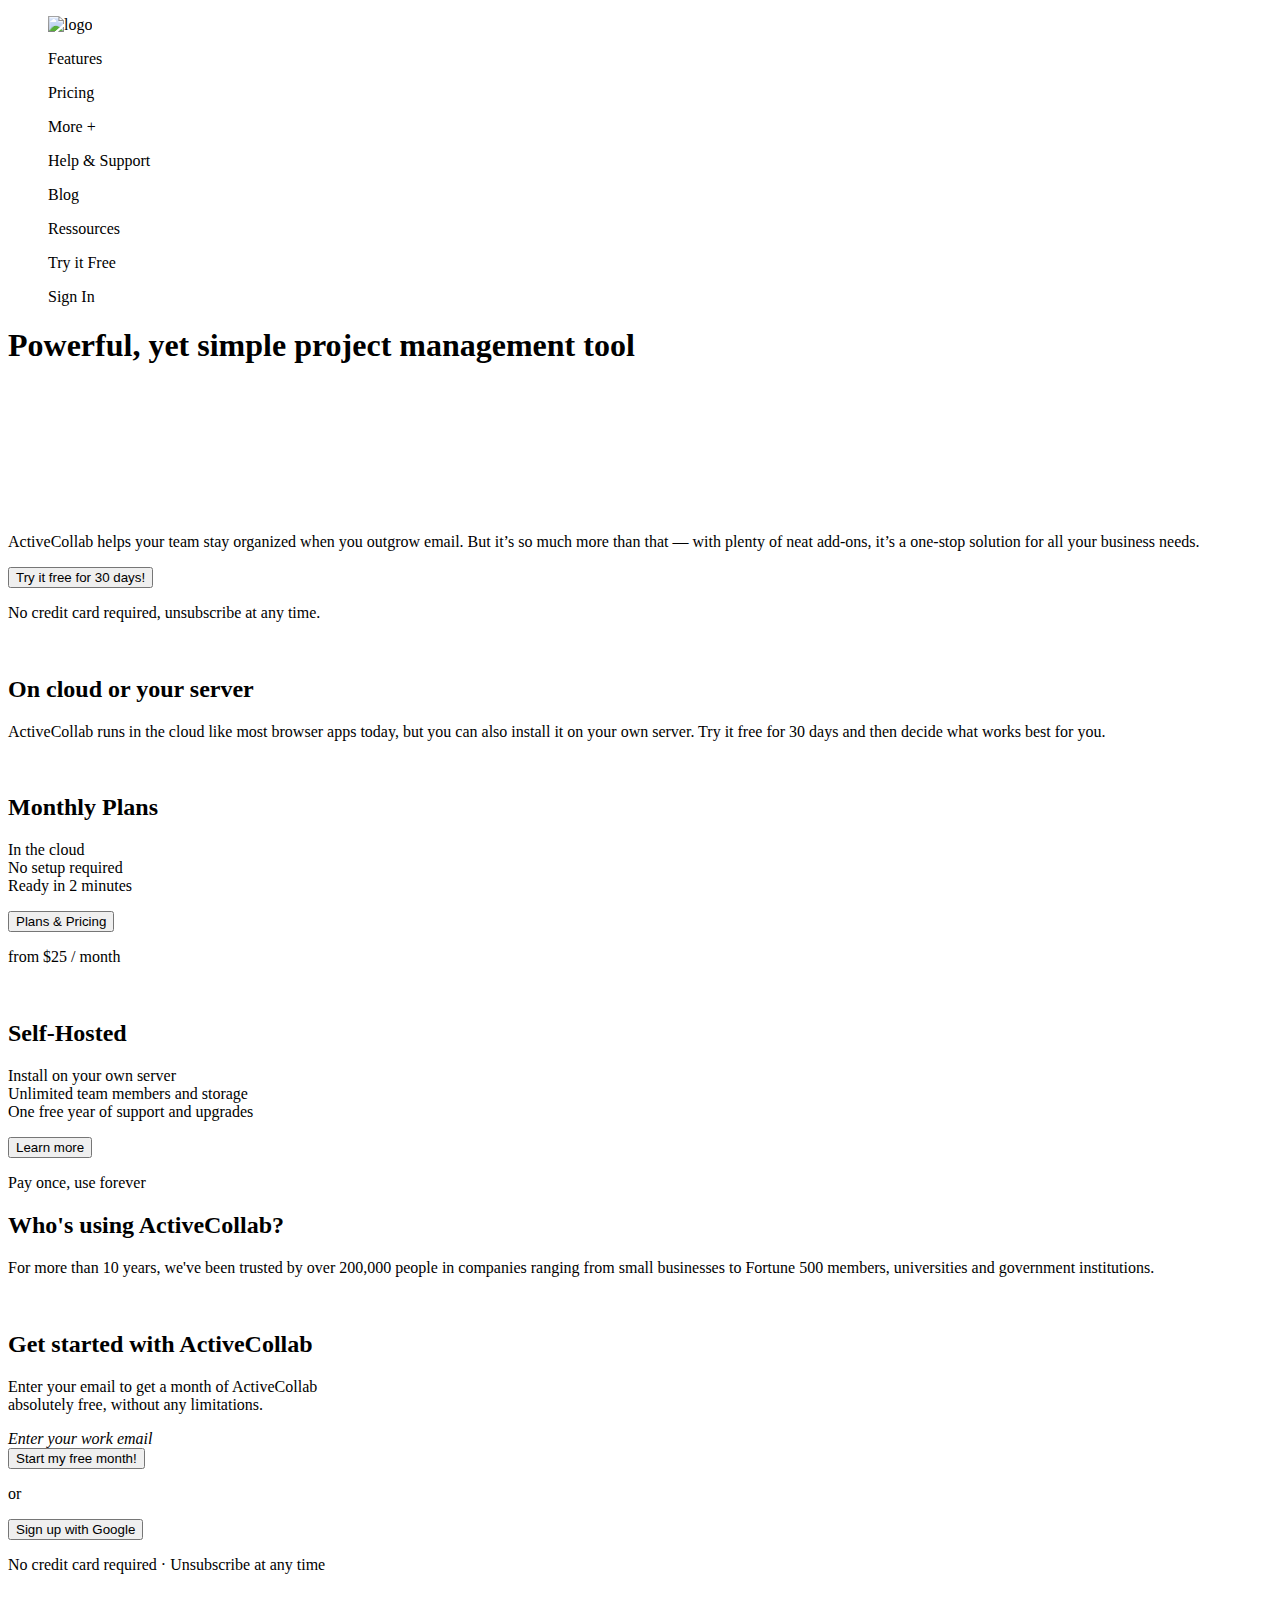
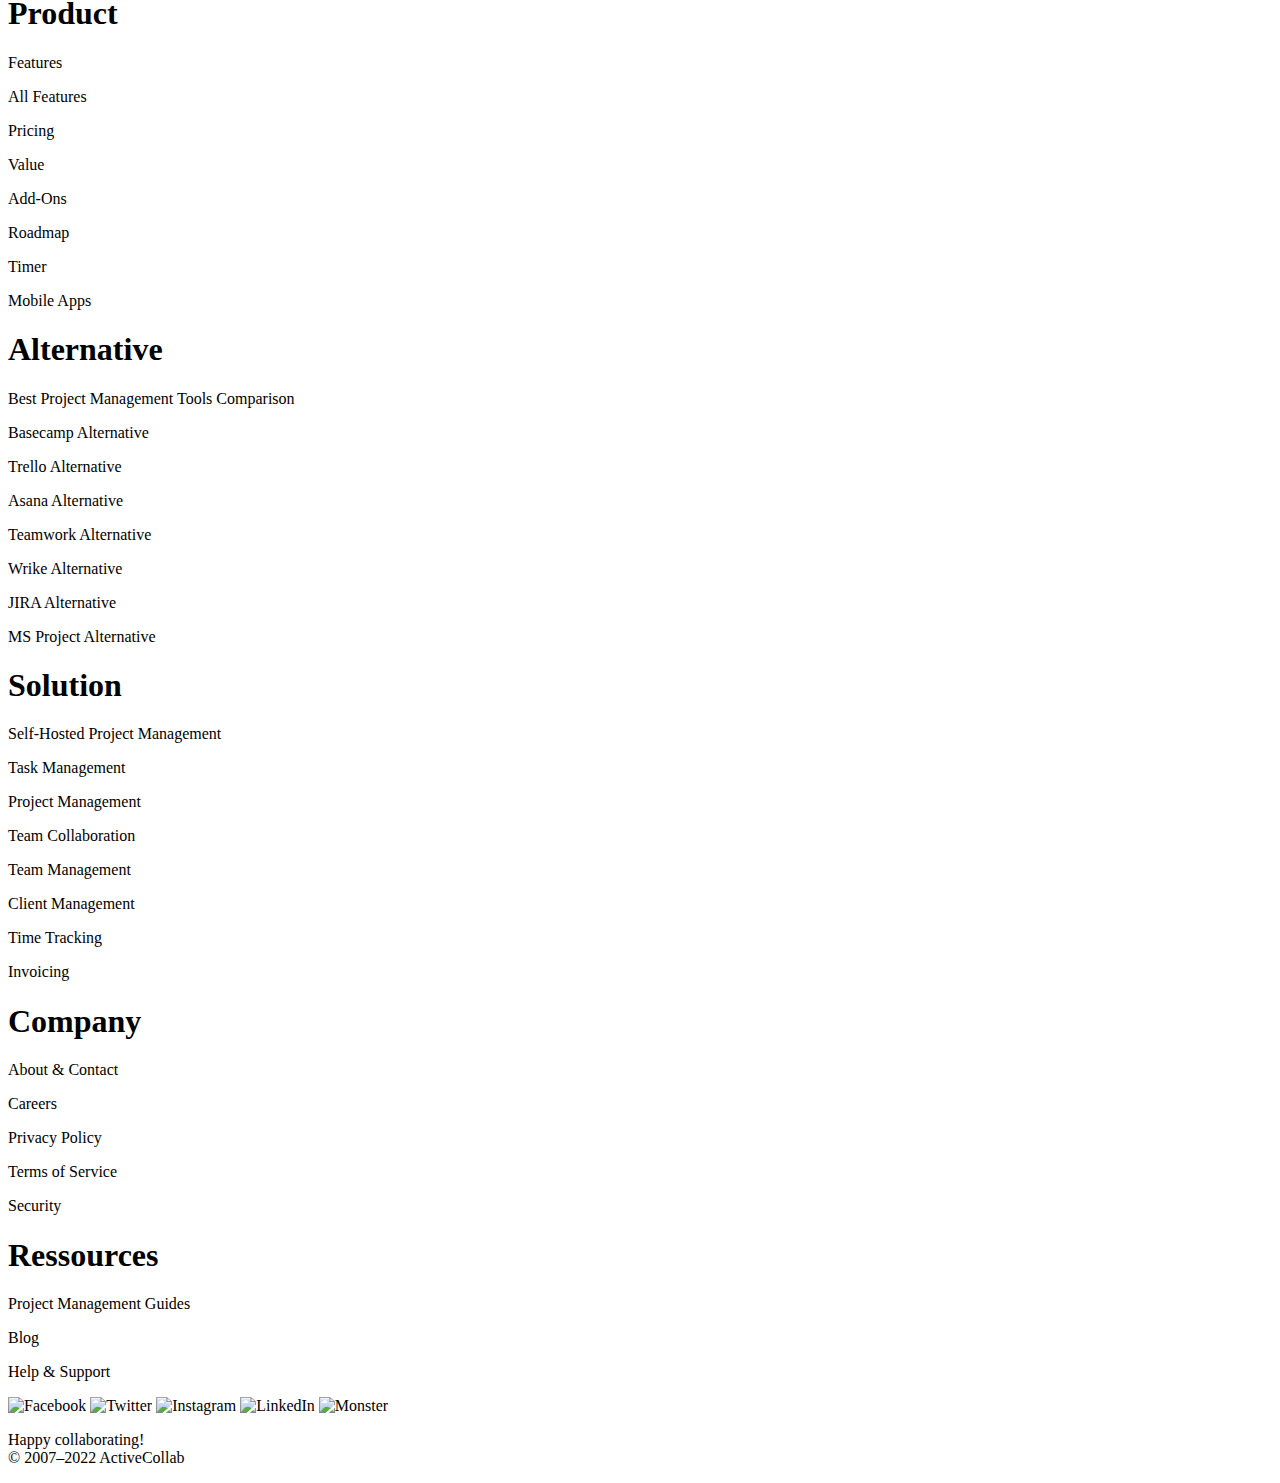
==== active-collab/index.html @ fc722a26 "Structure HTML + texte" ====
<!DOCTYPE html>
<html lang="ENG">
    <head>
        <meta charset="UTF-8">
        <link rel="stylesheet" src="style.css">
        <title></title>
    </head>
    <body>
        <header>
            <div class="menu">
                <menu class="menu-gauche">
                    <p><img src="active.collab.jpg" alt="logo"></p>
                    <p>Features</p>
                    <p>Pricing</p>
                    <p>More +</p>
                </menu>
                <menu class="menu-droite">
                    <p>Help & Support</p>
                    <p>Blog</p>
                    <p>Ressources</p>
                    <p>Try it Free</p>
                    <p>Sign In</p>
                </menu>
            </div>
            <div class="header">
                <h1>Powerful, yet simple project management tool</h1>
            </div>      
        </header>
        <main>
            <section class="intro">
                <article>
                    <img src="" alt="">
                    <h3></h3>
                    <p></p>
                </article>
                <article>
                    <img src="" alt="">
                    <h3></h3>
                    <p></p>
                </article>
                <article>
                    <img src="" alt="">
                    <h3></h3>
                    <p></p>
                </article>
                <article>
                    <img src="" alt="">
                    <h3></h3>
                    <p></p>
                </article>
            </section>
            <section class="try-it">
                <article>
                    <p>ActiveCollab helps your team stay organized when you outgrow email. But it’s so much more than that — with plenty of neat add-ons, it’s a one-stop solution for all your business needs.</p>
                    <button>Try it free for 30 days!</button>
                    <p>No credit card required, unsubscribe at any time.</p>
                </article>
                <article>
                    <img src="" alt="">
                </article>
            </section>
            <section class="cloud">
                <h2>On cloud or your server</h2>
                <p>ActiveCollab runs in the cloud like most browser apps today, but you can also install it on your own server. Try it free for 30 days and then decide what works best for you.</p>
                <article>
                    <img src="" alt="">
                    <h2>Monthly Plans</h2>
                    <p>In the cloud<br>No setup required<br>Ready in 2 minutes</p>
                    <button>Plans & Pricing</button>
                    <p>from $25 / month</p>
                </article>
                <article>
                    <img src="" alt="">
                    <h2>Self-Hosted</h2>
                    <p>Install on your own server<br>Unlimited team members and storage<br>One free year of support and upgrades</p>
                    <button>Learn more</button>
                    <p>Pay once, use forever</p>
                </article>
            </section>
            <section class="who">
                <h2>Who's using ActiveCollab?</h2>
                <p>For more than 10 years, we've been trusted by over 200,000 people in companies ranging from small businesses to Fortune 500 members, universities and government institutions.</p>
                <img src="" alt="">
            </section>
            <section class="start">
                <h2>Get started with ActiveCollab</h2>
                <p>Enter your email to get a month of ActiveCollab<br>absolutely free, without any limitations.</p>

                <form>
                    <address>Enter your work email</address>
                </form>
                <button>Start my free month!</button>
                <p>or</p>
                <button>Sign up with Google</button>
                <p>No credit card required · Unsubscribe at any time</p>
            </section>
        </main>
        <footer>
            <section class="footer">
                <article>
                    <h1>Product</h1>
                    <p>Features</p>
                    <p>All Features</p>
                    <p>Pricing</p>
                    <p>Value</p>
                    <p>Add-Ons</p>
                    <p>Roadmap</p>
                    <p>Timer</p>
                    <p>Mobile Apps</p>
                </article>
                <article>
                    <h1>Alternative</h1>
                    <p>Best Project Management Tools Comparison</p>
                    <p>Basecamp Alternative</p>
                    <p>Trello Alternative</p>
                    <p>Asana Alternative</p>
                    <p>Teamwork Alternative</p>
                    <p>Wrike Alternative</p>
                    <p>JIRA Alternative</p>
                    <p>MS Project Alternative</p>
                </article>
                <article>
                    <h1>Solution</h1>
                    <p>Self-Hosted Project Management</p>
                    <p>Task Management</p>
                    <p>Project Management</p>
                    <p>Team Collaboration</p>
                    <p>Team Management</p>
                    <p>Client Management</p>
                    <p>Time Tracking</p>
                    <p>Invoicing</p>
                </article>
                <article>
                    <h1>Company</h1>
                    <p>About & Contact</p>
                    <p>Careers</p>
                    <p>Privacy Policy</p>
                    <p>Terms of Service</p>
                    <p>Security</p>
                </article>
                <article>
                    <h1>Ressources</h1>
                    <p>Project Management Guides</p>
                    <p>Blog</p>
                    <p>Help & Support</p>
                </article>
                <img src="" alt="Facebook">
                <img src="" alt="Twitter">
                <img src="" alt="Instagram">
                <img src="" alt="LinkedIn">
                <img src="" alt="Monster">
                <p>Happy collaborating!
                <br>© 2007–2022 ActiveCollab</p>
            </section>
        </footer>
    </body>
</html>
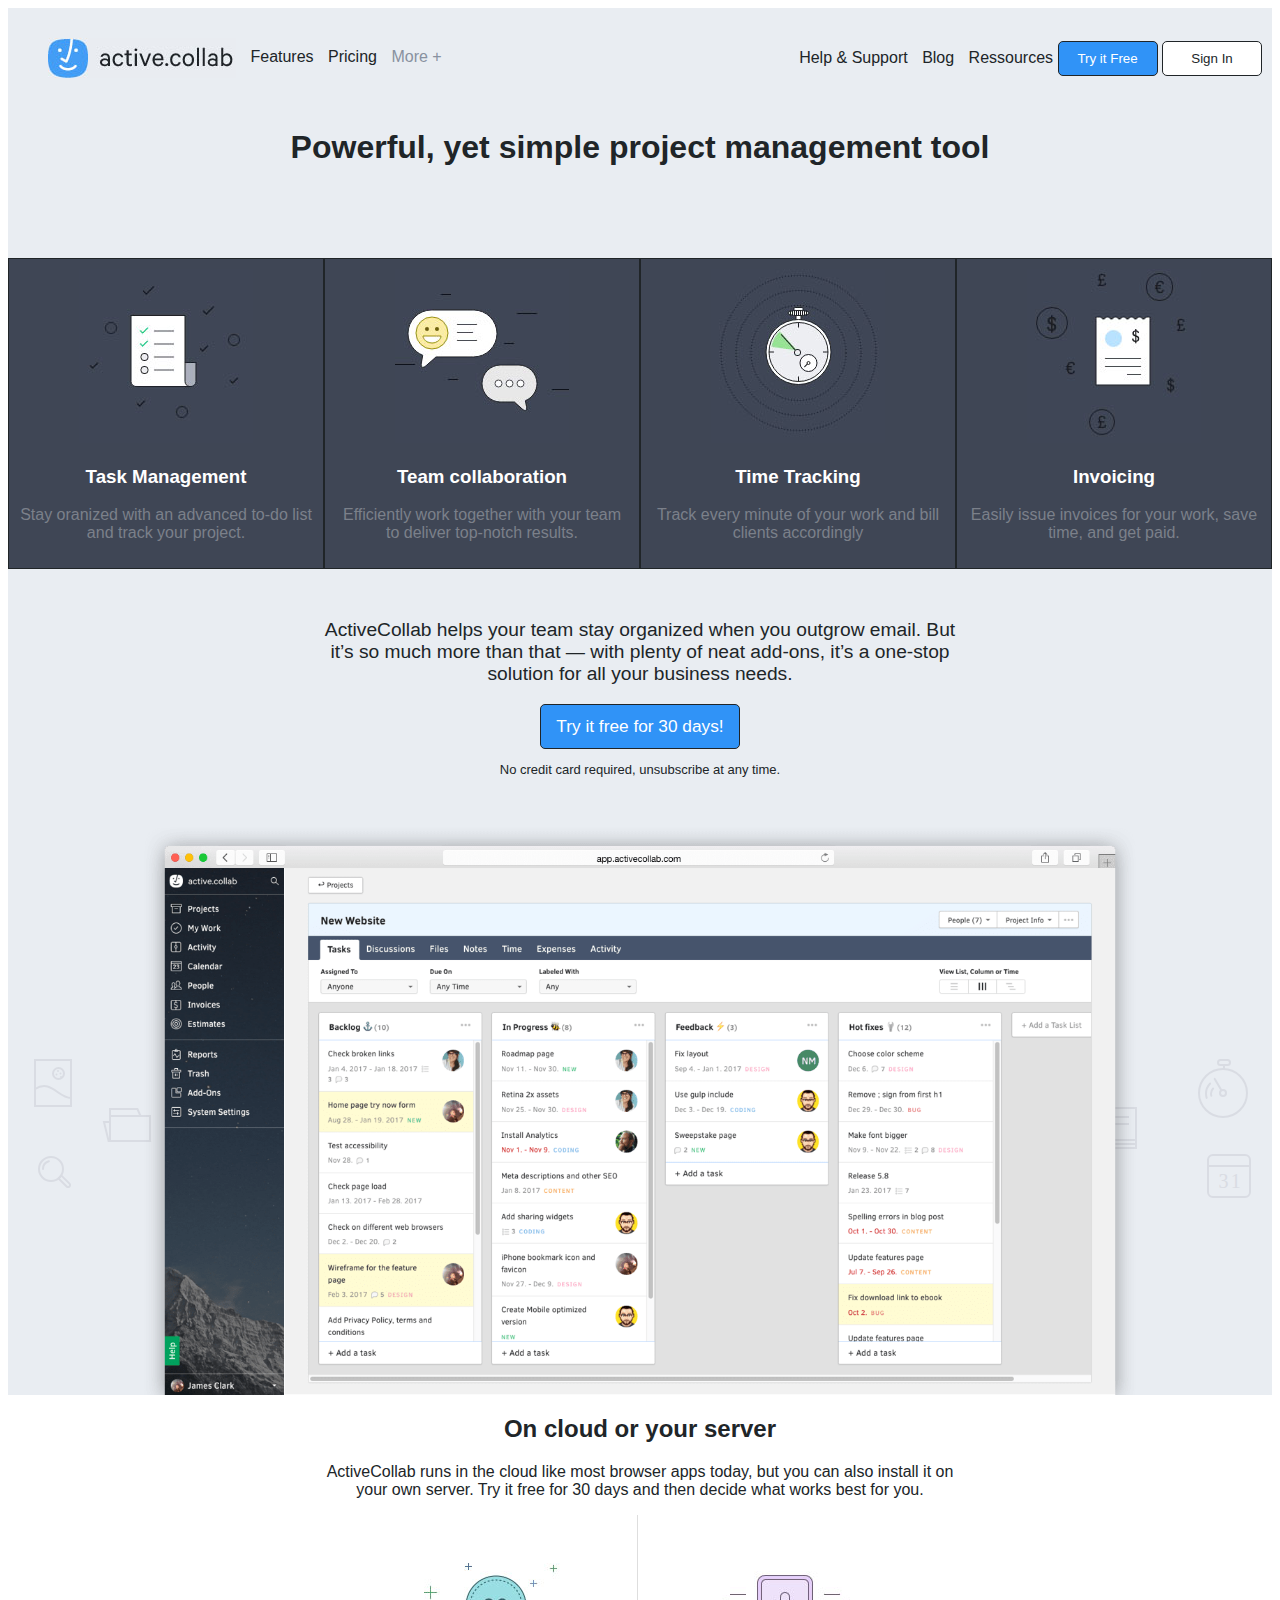
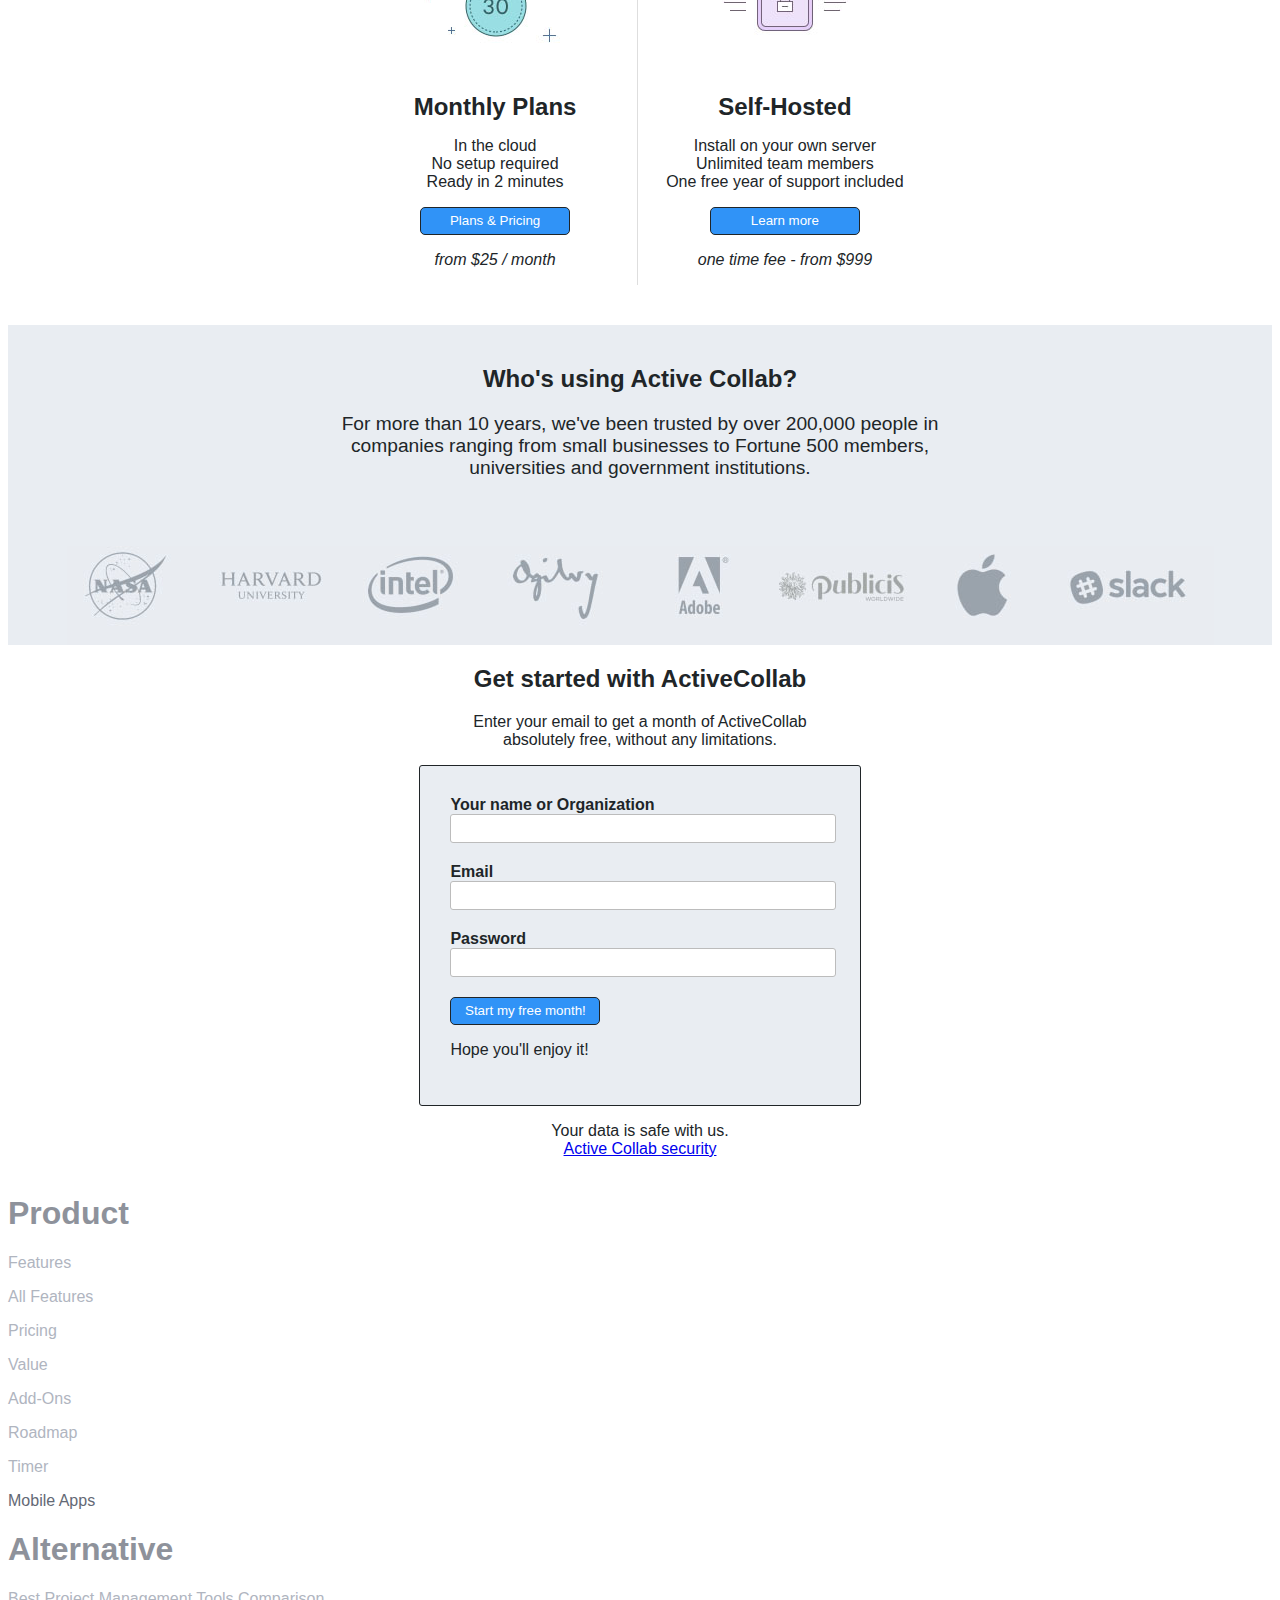
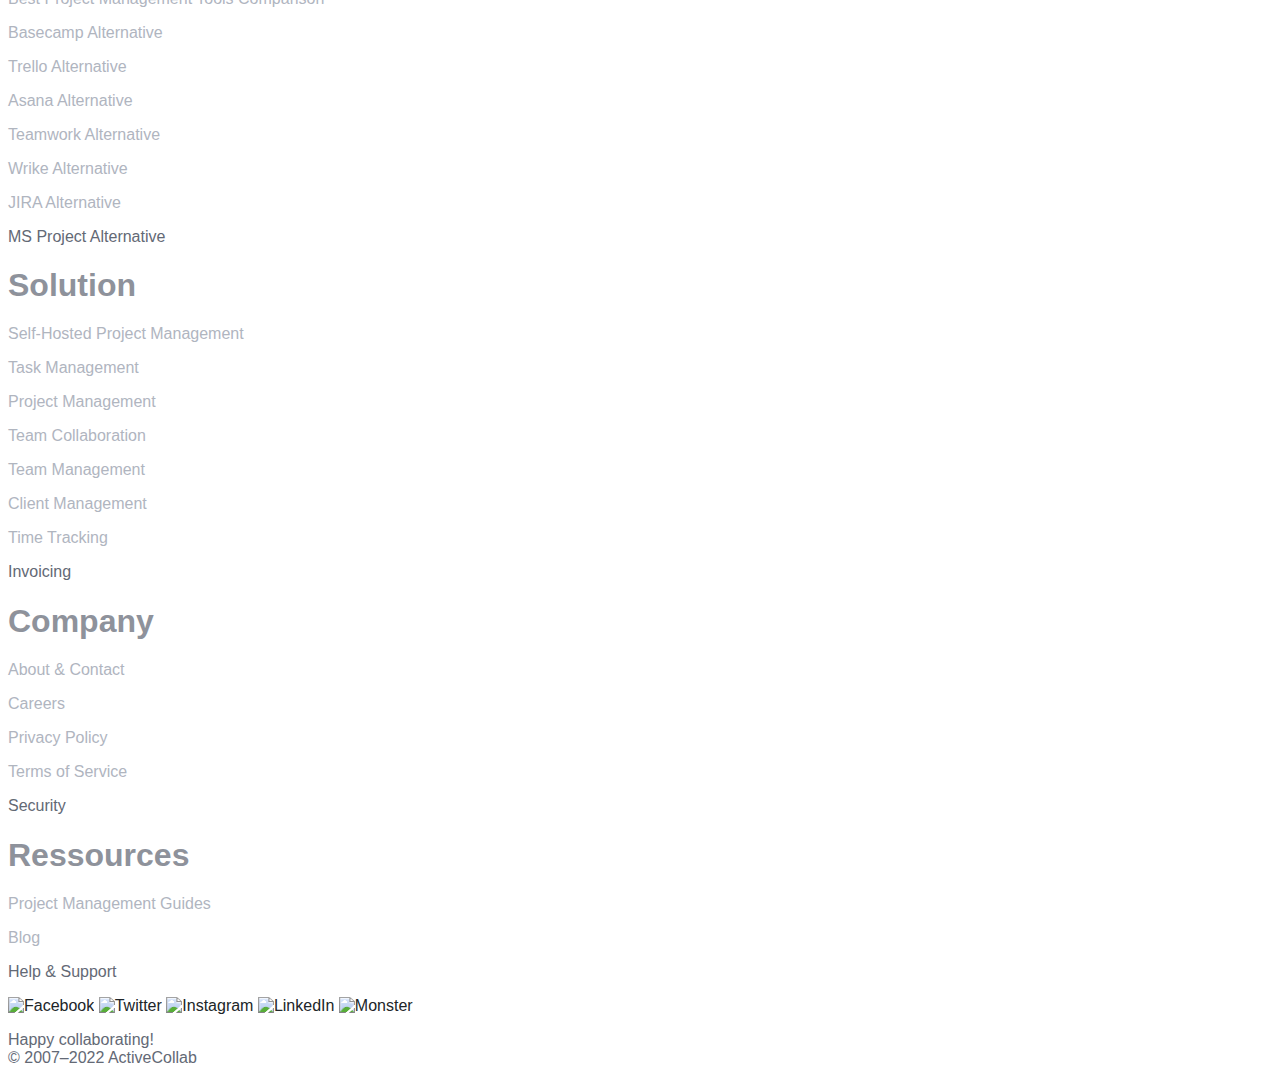
==== commit 1c81e8bb: "90% done - Sauvegarde du jour" ====
--- a/active-collab/index.html
+++ b/active-collab/index.html
@@ -2,14 +2,14 @@
 <html lang="ENG">
     <head>
         <meta charset="UTF-8">
-        <link rel="stylesheet" src="style.css">
+        <link rel="stylesheet" href="style.css">
         <title></title>
     </head>
     <body>
         <header>
             <div class="menu">
                 <menu class="menu-gauche">
-                    <p><img src="active.collab.jpg" alt="logo"></p>
+                    <img src="img/logo.jpg" alt="logo">
                     <p>Features</p>
                     <p>Pricing</p>
                     <p>More +</p>
@@ -18,8 +18,8 @@
                     <p>Help & Support</p>
                     <p>Blog</p>
                     <p>Ressources</p>
-                    <p>Try it Free</p>
-                    <p>Sign In</p>
+                    <button>Try it Free</button>
+                    <button>Sign In</button>
                 </menu>
             </div>
             <div class="header">
@@ -29,24 +29,24 @@
         <main>
             <section class="intro">
                 <article>
-                    <img src="" alt="">
-                    <h3></h3>
-                    <p></p>
+                    <img src="img/task-management.jpg" alt="Icon Task management">
+                    <h3>Task Management</h3>
+                    <p>Stay oranized with an advanced to-do list and track your project.</p>
                 </article>
                 <article>
-                    <img src="" alt="">
-                    <h3></h3>
-                    <p></p>
+                    <img src="img/team-collaboration.jpg" alt="icon Team collaboration">
+                    <h3>Team collaboration</h3>
+                    <p>Efficiently work together with your team to deliver top-notch results.</p>
                 </article>
                 <article>
-                    <img src="" alt="">
-                    <h3></h3>
-                    <p></p>
+                    <img src="img/time-tracking.jpg" alt="Icon Time Tracking">
+                    <h3>Time Tracking</h3>
+                    <p>Track every minute of your work and bill clients accordingly</p>
                 </article>
                 <article>
-                    <img src="" alt="">
-                    <h3></h3>
-                    <p></p>
+                    <img src="img/invoicing.jpg" alt="Icon Invoicing">
+                    <h3>Invoicing</h3>
+                    <p>Easily issue invoices for your work, save time, and get paid.</p>
                 </article>
             </section>
             <section class="try-it">
@@ -56,43 +56,58 @@
                     <p>No credit card required, unsubscribe at any time.</p>
                 </article>
                 <article>
-                    <img src="" alt="">
+                    <img src="img/demo.png" alt="Service preview">
                 </article>
             </section>
             <section class="cloud">
-                <h2>On cloud or your server</h2>
-                <p>ActiveCollab runs in the cloud like most browser apps today, but you can also install it on your own server. Try it free for 30 days and then decide what works best for you.</p>
                 <article>
-                    <img src="" alt="">
-                    <h2>Monthly Plans</h2>
-                    <p>In the cloud<br>No setup required<br>Ready in 2 minutes</p>
-                    <button>Plans & Pricing</button>
-                    <p>from $25 / month</p>
+                    <h2>On cloud or your server</h2>
+                    <p>ActiveCollab runs in the cloud like most browser apps today, but you can also install it on your own server. Try it free for 30 days and then decide what works best for you.</p>
                 </article>
                 <article>
-                    <img src="" alt="">
-                    <h2>Self-Hosted</h2>
-                    <p>Install on your own server<br>Unlimited team members and storage<br>One free year of support and upgrades</p>
-                    <button>Learn more</button>
-                    <p>Pay once, use forever</p>
+                    <div>
+                        <img src="img/monthly-plan.jpg" alt="monthly-plan">
+                        <h2>Monthly Plans</h2>
+                        <p>In the cloud<br>No setup required<br>Ready in 2 minutes</p>
+                        <button>Plans & Pricing</button>
+                     <p>from $25 / month</p>
+                    </div>
+                    <div>
+                        <img src="img/self-hosted.jpg" alt="Self-Hosted">
+                        <h2>Self-Hosted</h2>
+                        <p>Install on your own server<br>Unlimited team members<br>One free year of support included</p>
+                        <button>Learn more</button>
+                        <p>one time fee - from $999</p>
+                    </div>    
                 </article>
             </section>
             <section class="who">
-                <h2>Who's using ActiveCollab?</h2>
-                <p>For more than 10 years, we've been trusted by over 200,000 people in companies ranging from small businesses to Fortune 500 members, universities and government institutions.</p>
-                <img src="" alt="">
+                <article>
+                    <h2>Who's using Active Collab?</h2>
+                    <p>For more than 10 years, we've been trusted by over 200,000 people in companies ranging from small businesses to Fortune 500 members, universities and government institutions.</p>
+                   <!-- <img src="img/who.jpg" alt="partner">--> 
+                </article>
             </section>
             <section class="start">
-                <h2>Get started with ActiveCollab</h2>
-                <p>Enter your email to get a month of ActiveCollab<br>absolutely free, without any limitations.</p>
+                <div>
+                    <h2>Get started with ActiveCollab</h2>
+                    <p>Enter your email to get a month of ActiveCollab<br>absolutely free, without any limitations.</p>
 
-                <form>
-                    <address>Enter your work email</address>
-                </form>
-                <button>Start my free month!</button>
-                <p>or</p>
-                <button>Sign up with Google</button>
-                <p>No credit card required · Unsubscribe at any time</p>
+                    <form>
+                        <label for="name">Your name or Organization</label><br>
+                        <input type="text" id="name"><br>
+                        <label for="email">Email</label><br>
+                        <input type="email" id="email"><br>
+                        <label for="password">Password</label><br>
+                        <input type="password" id="password"><br>
+                
+                        <button>Start my free month!</button>
+                        <p>Hope you'll enjoy it!</p>
+                    </form>
+                    <p>Your data is safe with us.<br>
+                        <a href="#">Active Collab security</a>
+                    </p>
+                </div>
             </section>
         </main>
         <footer>
--- a/active-collab/style.css
+++ b/active-collab/style.css
@@ -0,0 +1,231 @@
+html {
+    background-color: white;
+    font-family:'Trebuchet MS', 'Lucida Sans Unicode', 'Lucida Grande', 'Lucida Sans', Arial, sans-serif;
+    color: #202528;
+    width: 100%;
+}
+
+
+/* Menu */
+.menu{
+    display: flex;
+    align-items: center;
+    height: 100px;
+}
+menu p {
+    margin:0;
+    display: inline;
+    padding-left: 10px;
+}
+/* Gauche */
+.menu img {
+    max-width: 100%;
+    vertical-align: middle;
+}
+.menu-gauche{
+    display: 50%;
+
+}
+.menu-gauche p:last-child{
+    color:#8891a0;
+}
+
+/* Droite */
+
+.menu-droite {
+    display: 50%;
+    margin-left: auto;
+    margin-right: 10px;
+
+}
+
+.menu-droite button{
+    height: 35px;
+    width: 100px;
+
+}
+.menu-droite button:last-child{
+    background-color: white;
+    color: #202528;
+}
+
+/* HEADER */
+
+header{
+    background-color: #e9edf2;
+    height: 250px;
+
+}
+header h1{
+    text-align: center;
+}
+
+/* INTRO */
+
+.intro {
+    background-color: #3f4655;
+    color: #7b808a;
+    border: #1f232a;
+    display: flex;
+    text-align: center;
+    align-items: center;
+    
+}
+.intro h3 {
+    color: white;
+}
+.intro article{
+    flex: 25%;
+    padding: 10px;
+    border: 1px solid #202528;
+}
+
+/* TRY-IT */
+.try-it{
+    display: flex;
+    flex-direction: column;
+    align-items: center;
+    background-color: #e9edf2;
+
+    
+}
+.try-it article:first-child {
+    width: 50%;
+    font-size: larger;
+    text-align: center;
+    padding: 30px;
+    
+
+}
+.try-it button{
+    font-size: 90%;
+    height: 45px;
+    min-width: 200px;
+}
+
+.try-it p:last-child{
+    font-size: small;
+}
+
+/* DEMO */
+.try-it article:nth-child(2){
+    background: url("img/demo-fond.svg") repeat-x center;
+}
+
+.try-it img{
+    max-width: 80%;
+    display: block;
+    margin-left: auto;
+    margin-right: auto;
+}
+
+/* CLOUD */
+
+.cloud {
+    display: flex;
+    text-align: center;
+    align-content: center;
+    margin: auto;
+    flex-direction: column;
+    width: 50%;
+    margin-bottom: 40px;
+}
+
+.cloud article:nth-child(2) div{
+    width: 45%;
+    margin: auto;
+    display:inline-block;
+}
+
+.cloud article:nth-child(2) div h2{
+    margin: 0;
+}
+
+.cloud article:nth-child(2) div:first-child{
+    border-right: #dedede 1px solid;
+}
+
+
+.cloud article:nth-child(2) div p:last-child{
+    font-style: oblique;
+}
+
+
+/* WHO */
+.who {
+    display: flex;
+    flex-direction: column;
+    align-items: center;
+    margin: auto;
+    padding-top: 20px;
+    min-height: 300px;
+    background: url("img/who.jpg") bottom center no-repeat, #e9edf2;
+}
+.who article {
+    text-align: center;
+    width: 50%;
+}
+
+.who p{
+    font-size: larger;
+}
+
+.who img{
+    max-width: 100%;
+    
+}
+
+/* GET STARTED ! */
+
+.start {
+    display: flex;
+    align-items: center;
+    flex-direction: column;
+    text-align: center;
+    
+}
+.start div {
+    width: 50%;
+}
+form {
+    background: #e9edf2;
+    border: 1px solid #202528;
+    border-radius: 3px;
+    width: 60%;
+    text-align: left;
+    padding: 30px ;
+    margin: auto;
+}
+
+input {
+    width: 100%;
+    height: 25px;
+    border: #bcbcbc 1px solid;
+    border-radius: 3px;
+    margin-bottom: 20px;
+}
+
+label {
+    font-weight: bolder;
+}
+
+button{
+    background-color: #3093f7;
+    border: 1px solid #202528;
+    color: white;
+    border-radius: 5px;
+    height: 28px;
+    width: 150px;
+}
+
+
+footer h1{
+    color: #8e929b;
+}
+footer p{
+    color: #b0b5bf;
+}
+
+footer p:last-child{
+    color: #636975;
+}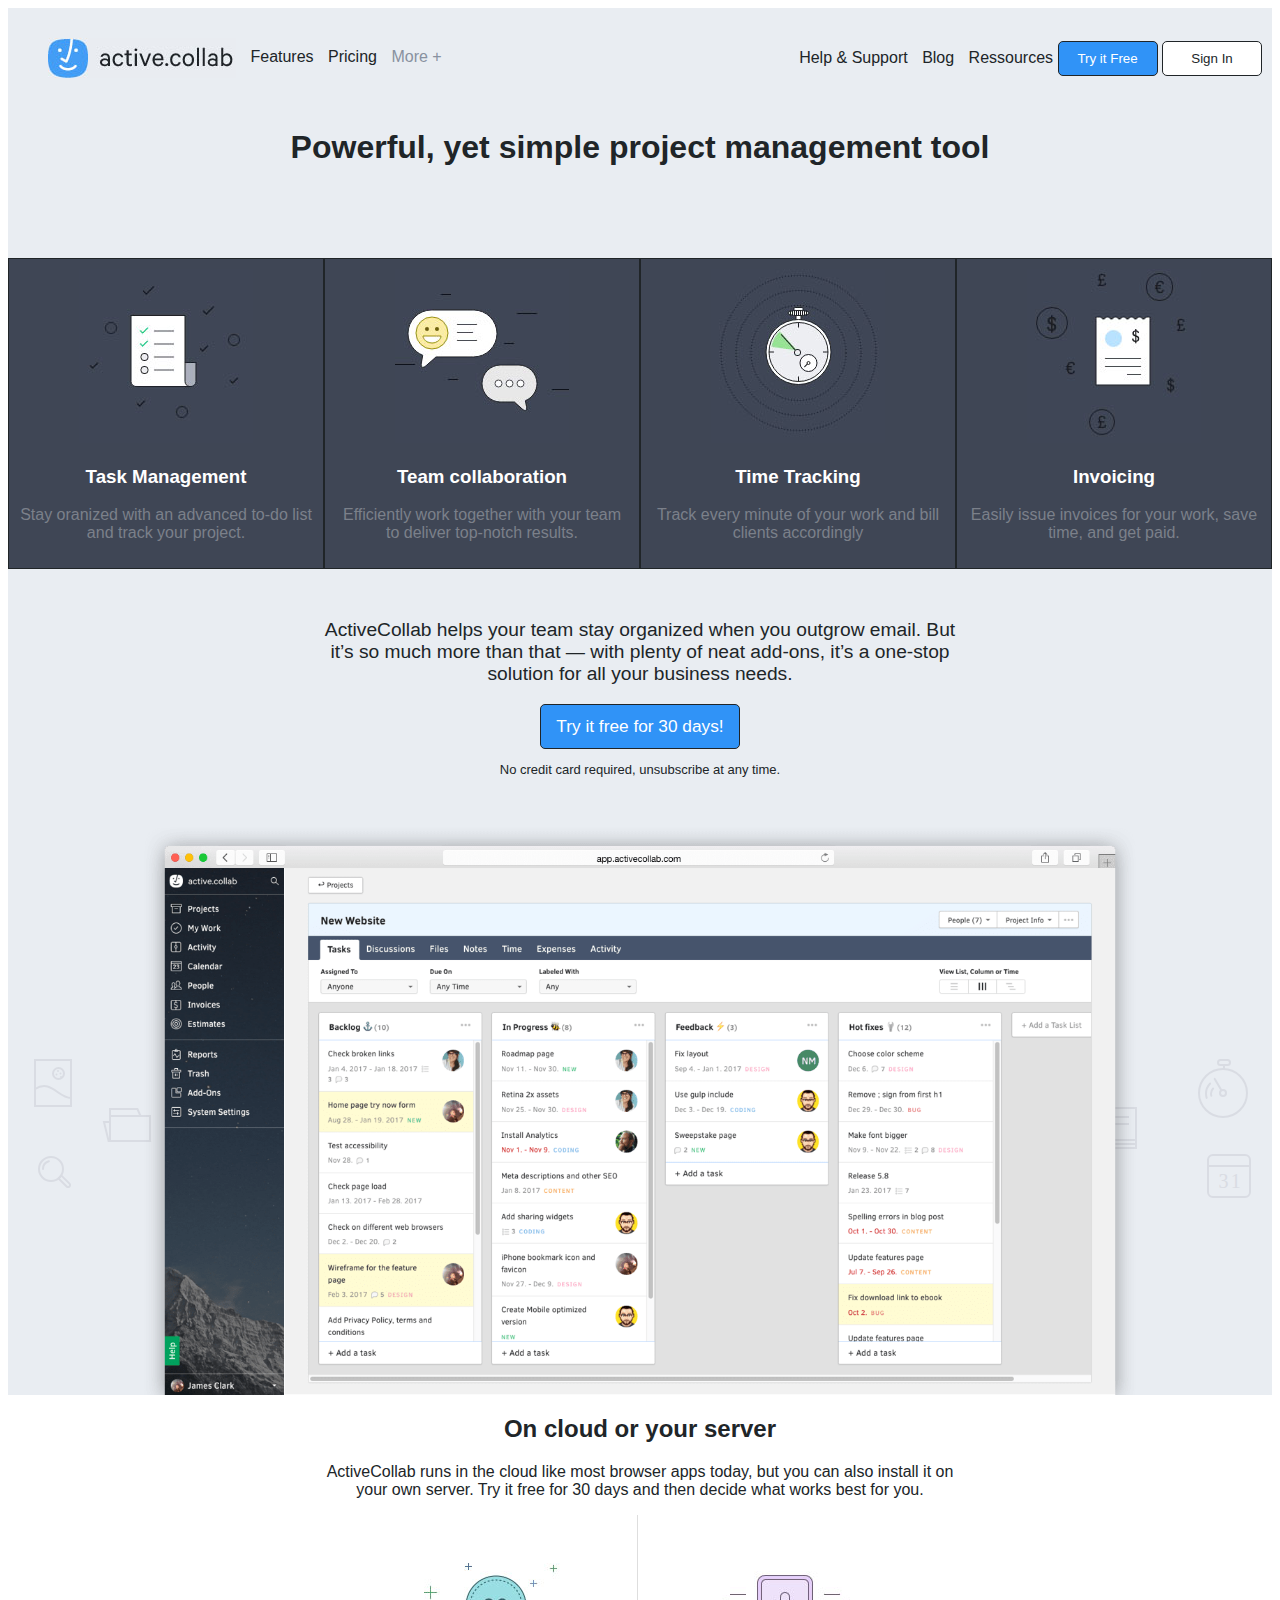
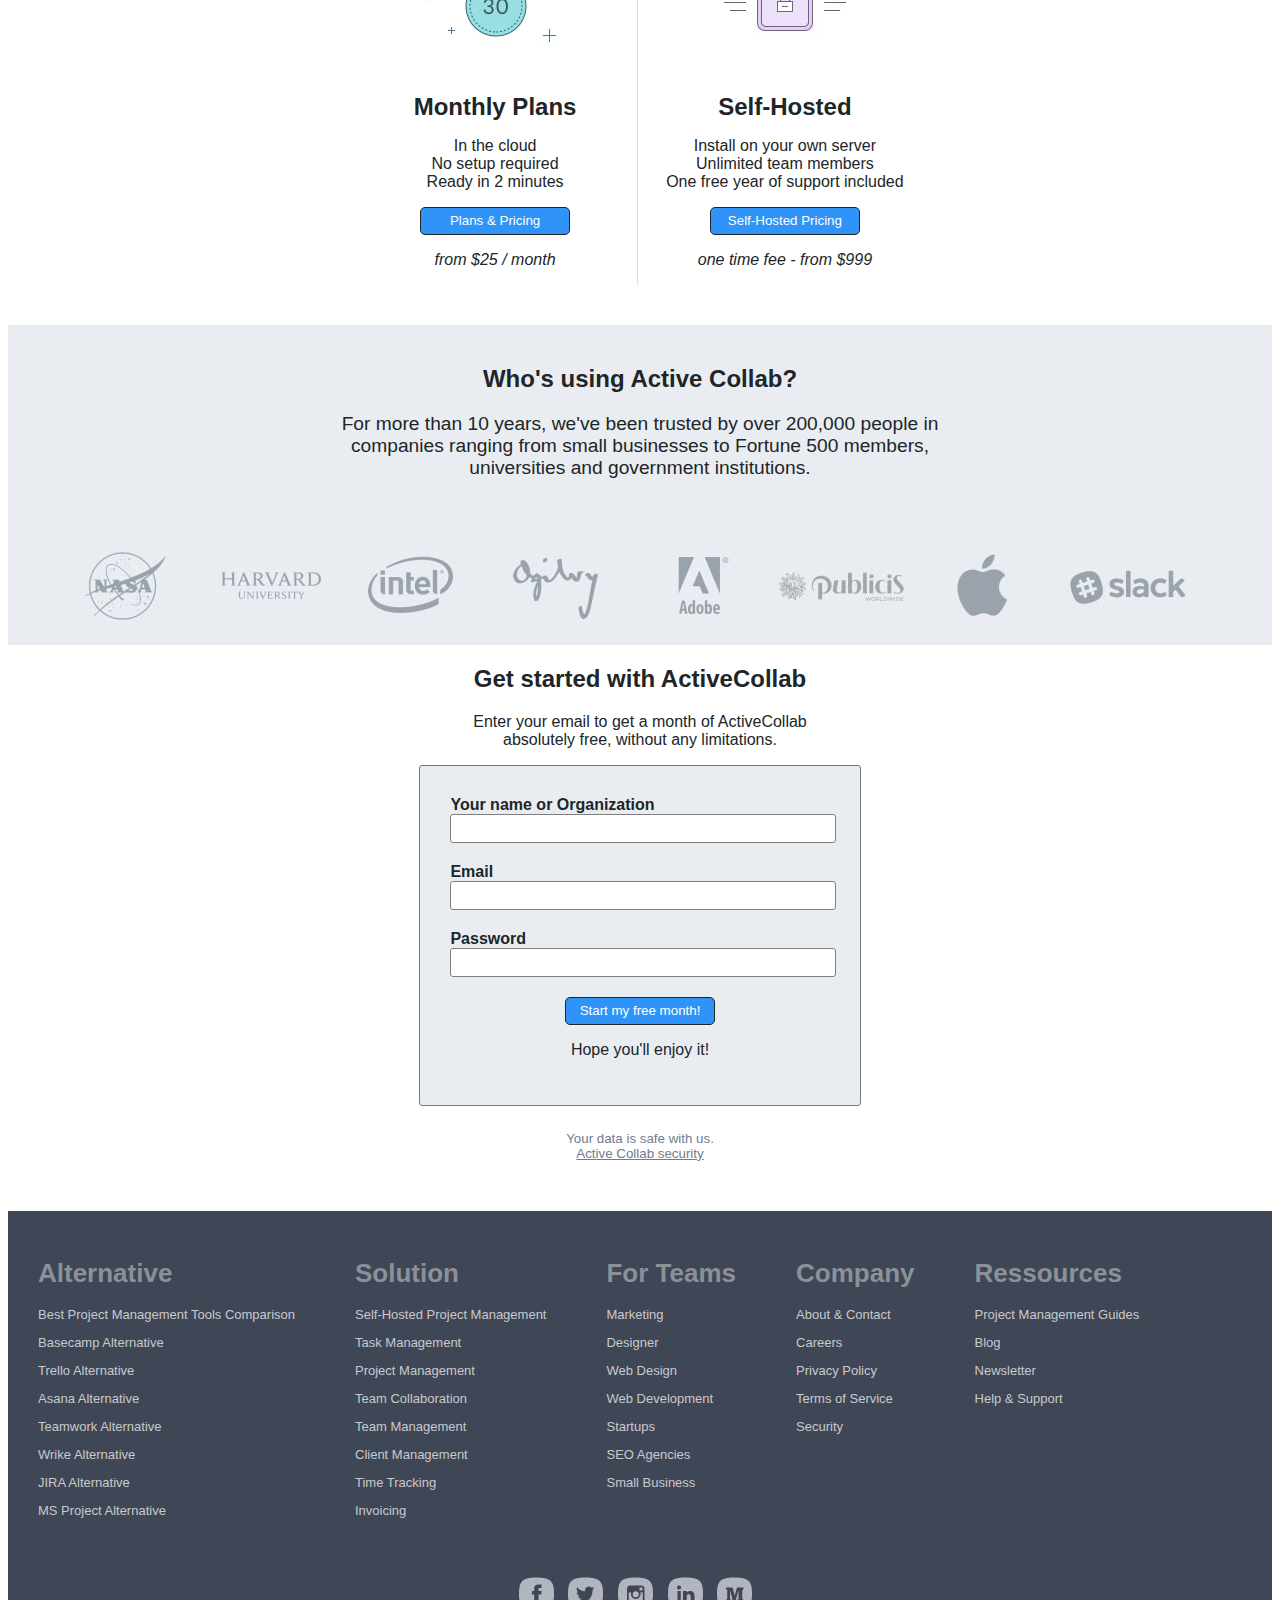
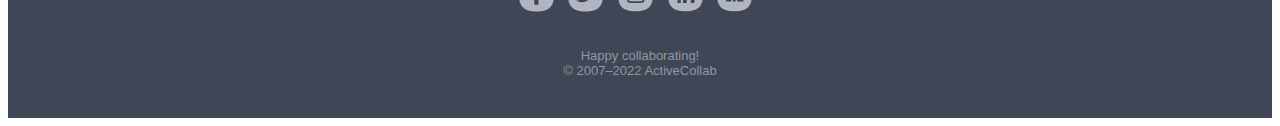
==== commit 88a05039: "Fin du développement - tout ok" ====
--- a/active-collab/index.html
+++ b/active-collab/index.html
@@ -76,7 +76,7 @@
                         <img src="img/self-hosted.jpg" alt="Self-Hosted">
                         <h2>Self-Hosted</h2>
                         <p>Install on your own server<br>Unlimited team members<br>One free year of support included</p>
-                        <button>Learn more</button>
+                        <button>Self-Hosted Pricing</button>
                         <p>one time fee - from $999</p>
                     </div>    
                 </article>
@@ -100,11 +100,12 @@
                         <input type="email" id="email"><br>
                         <label for="password">Password</label><br>
                         <input type="password" id="password"><br>
-                
-                        <button>Start my free month!</button>
-                        <p>Hope you'll enjoy it!</p>
+                        <div class="center">
+                            <button>Start my free month!</button>
+                            <p>Hope you'll enjoy it!</p>
+                        </div>
                     </form>
-                    <p>Your data is safe with us.<br>
+                    <p class="safe">Your data is safe with us.<br>
                         <a href="#">Active Collab security</a>
                     </p>
                 </div>
@@ -112,17 +113,6 @@
         </main>
         <footer>
             <section class="footer">
-                <article>
-                    <h1>Product</h1>
-                    <p>Features</p>
-                    <p>All Features</p>
-                    <p>Pricing</p>
-                    <p>Value</p>
-                    <p>Add-Ons</p>
-                    <p>Roadmap</p>
-                    <p>Timer</p>
-                    <p>Mobile Apps</p>
-                </article>
                 <article>
                     <h1>Alternative</h1>
                     <p>Best Project Management Tools Comparison</p>
@@ -146,6 +136,16 @@
                     <p>Invoicing</p>
                 </article>
                 <article>
+                    <h1>For Teams</h1>
+                    <p>Marketing</p>
+                    <p>Designer</p>
+                    <p>Web Design</p>
+                    <p>Web Development</p>
+                    <p>Startups</p>
+                    <p>SEO Agencies</p>
+                    <p>Small Business</p>
+                </article>
+                <article>
                     <h1>Company</h1>
                     <p>About & Contact</p>
                     <p>Careers</p>
@@ -157,15 +157,22 @@
                     <h1>Ressources</h1>
                     <p>Project Management Guides</p>
                     <p>Blog</p>
+                    <p>Newsletter</p>
                     <p>Help & Support</p>
                 </article>
-                <img src="" alt="Facebook">
-                <img src="" alt="Twitter">
-                <img src="" alt="Instagram">
-                <img src="" alt="LinkedIn">
-                <img src="" alt="Monster">
-                <p>Happy collaborating!
-                <br>© 2007–2022 ActiveCollab</p>
+            </section>
+            <section class="social">
+                <article>
+                    <img src="img/fb.jpg" alt="Facebook">
+                    <img src="img/twitter.jpg" alt="Twitter">
+                    <img src="img/instagram.jpg" alt="Instagram">
+                    <img src="img/linkedin.jpg" alt="LinkedIn">
+                    <img src="img/monster.jpg" alt="Monster">
+                </article>
+                <article>
+                    <p>Happy collaborating!
+                 <br>© 2007–2022 ActiveCollab</p>
+                </article> 
             </section>
         </footer>
     </body>
--- a/active-collab/style.css
+++ b/active-collab/style.css
@@ -3,210 +3,6 @@
     font-family:'Trebuchet MS', 'Lucida Sans Unicode', 'Lucida Grande', 'Lucida Sans', Arial, sans-serif;
     color: #202528;
     width: 100%;
-}
-
-
-/* Menu */
-.menu{
-    display: flex;
-    align-items: center;
-    height: 100px;
-}
-menu p {
-    margin:0;
-    display: inline;
-    padding-left: 10px;
-}
-/* Gauche */
-.menu img {
-    max-width: 100%;
-    vertical-align: middle;
-}
-.menu-gauche{
-    display: 50%;
-
-}
-.menu-gauche p:last-child{
-    color:#8891a0;
-}
-
-/* Droite */
-
-.menu-droite {
-    display: 50%;
-    margin-left: auto;
-    margin-right: 10px;
-
-}
-
-.menu-droite button{
-    height: 35px;
-    width: 100px;
-
-}
-.menu-droite button:last-child{
-    background-color: white;
-    color: #202528;
-}
-
-/* HEADER */
-
-header{
-    background-color: #e9edf2;
-    height: 250px;
-
-}
-header h1{
-    text-align: center;
-}
-
-/* INTRO */
-
-.intro {
-    background-color: #3f4655;
-    color: #7b808a;
-    border: #1f232a;
-    display: flex;
-    text-align: center;
-    align-items: center;
-    
-}
-.intro h3 {
-    color: white;
-}
-.intro article{
-    flex: 25%;
-    padding: 10px;
-    border: 1px solid #202528;
-}
-
-/* TRY-IT */
-.try-it{
-    display: flex;
-    flex-direction: column;
-    align-items: center;
-    background-color: #e9edf2;
-
-    
-}
-.try-it article:first-child {
-    width: 50%;
-    font-size: larger;
-    text-align: center;
-    padding: 30px;
-    
-
-}
-.try-it button{
-    font-size: 90%;
-    height: 45px;
-    min-width: 200px;
-}
-
-.try-it p:last-child{
-    font-size: small;
-}
-
-/* DEMO */
-.try-it article:nth-child(2){
-    background: url("img/demo-fond.svg") repeat-x center;
-}
-
-.try-it img{
-    max-width: 80%;
-    display: block;
-    margin-left: auto;
-    margin-right: auto;
-}
-
-/* CLOUD */
-
-.cloud {
-    display: flex;
-    text-align: center;
-    align-content: center;
-    margin: auto;
-    flex-direction: column;
-    width: 50%;
-    margin-bottom: 40px;
-}
-
-.cloud article:nth-child(2) div{
-    width: 45%;
-    margin: auto;
-    display:inline-block;
-}
-
-.cloud article:nth-child(2) div h2{
-    margin: 0;
-}
-
-.cloud article:nth-child(2) div:first-child{
-    border-right: #dedede 1px solid;
-}
-
-
-.cloud article:nth-child(2) div p:last-child{
-    font-style: oblique;
-}
-
-
-/* WHO */
-.who {
-    display: flex;
-    flex-direction: column;
-    align-items: center;
-    margin: auto;
-    padding-top: 20px;
-    min-height: 300px;
-    background: url("img/who.jpg") bottom center no-repeat, #e9edf2;
-}
-.who article {
-    text-align: center;
-    width: 50%;
-}
-
-.who p{
-    font-size: larger;
-}
-
-.who img{
-    max-width: 100%;
-    
-}
-
-/* GET STARTED ! */
-
-.start {
-    display: flex;
-    align-items: center;
-    flex-direction: column;
-    text-align: center;
-    
-}
-.start div {
-    width: 50%;
-}
-form {
-    background: #e9edf2;
-    border: 1px solid #202528;
-    border-radius: 3px;
-    width: 60%;
-    text-align: left;
-    padding: 30px ;
-    margin: auto;
-}
-
-input {
-    width: 100%;
-    height: 25px;
-    border: #bcbcbc 1px solid;
-    border-radius: 3px;
-    margin-bottom: 20px;
-}
-
-label {
-    font-weight: bolder;
 }
 
 button{
@@ -218,14 +14,261 @@
     width: 150px;
 }
 
-
+/* Menu */
+.menu{
+    display: flex;
+    align-items: center;
+    height: 100px;
+}
+menu p {
+    margin:0;
+    display: inline;
+    padding-left: 10px;
+}
+/* Gauche */
+.menu img {
+    max-width: 100%;
+    vertical-align: middle;
+}
+.menu-gauche{
+    display: 50%;
+
+}
+.menu-gauche p:last-child{
+    color:#8891a0;
+}
+
+/* Droite */
+
+.menu-droite {
+    display: 50%;
+    margin-left: auto;
+    margin-right: 10px;
+
+}
+
+.menu-droite button{
+    height: 35px;
+    width: 100px;
+
+}
+.menu-droite button:last-child{
+    background-color: white;
+    color: #202528;
+}
+
+/* HEADER */
+
+header{
+    background-color: #e9edf2;
+    height: 250px;
+
+}
+header h1{
+    text-align: center;
+}
+
+/* INTRO */
+
+.intro {
+    background-color: #3f4655;
+    color: #7b808a;
+    border: #1f232a;
+    display: flex;
+    text-align: center;
+    align-items: center;
+    
+}
+.intro h3 {
+    color: white;
+}
+.intro article{
+    flex: 25%;
+    padding: 10px;
+    border: 1px solid #202528;
+}
+
+/* TRY-IT */
+.try-it{
+    display: flex;
+    flex-direction: column;
+    align-items: center;
+    background-color: #e9edf2;
+
+    
+}
+.try-it article:first-child {
+    width: 50%;
+    font-size: larger;
+    text-align: center;
+    padding: 30px;
+    
+
+}
+.try-it button{
+    font-size: 90%;
+    height: 45px;
+    min-width: 200px;
+}
+
+.try-it p:last-child{
+    font-size: small;
+}
+
+/* DEMO */
+.try-it article:nth-child(2){
+    background: url("img/demo-fond.svg") repeat-x center;
+}
+
+.try-it img{
+    max-width: 80%;
+    display: block;
+    margin-left: auto;
+    margin-right: auto;
+}
+
+/* CLOUD */
+
+.cloud {
+    display: flex;
+    text-align: center;
+    align-content: center;
+    margin: auto;
+    flex-direction: column;
+    width: 50%;
+    margin-bottom: 40px;
+}
+
+.cloud article:nth-child(2) div{
+    width: 45%;
+    margin: auto;
+    display:inline-block;
+}
+
+.cloud article:nth-child(2) div h2{
+    margin: 0;
+}
+
+.cloud article:nth-child(2) div:first-child{
+    border-right: #dedede 1px solid;
+}
+
+
+.cloud article:nth-child(2) div p:last-child{
+    font-style: oblique;
+}
+
+
+/* WHO */
+.who {
+    display: flex;
+    flex-direction: column;
+    align-items: center;
+    margin: auto;
+    padding-top: 20px;
+    min-height: 300px;
+    background: url("img/who.jpg") bottom center no-repeat, #e9edf2;
+}
+.who article {
+    text-align: center;
+    width: 50%;
+}
+
+.who p{
+    font-size: larger;
+}
+
+.who img{
+    max-width: 100%;
+    
+}
+
+/* GET STARTED ! */
+
+.start {
+    display: flex;
+    align-items: center;
+    flex-direction: column;
+    text-align: center;
+    
+}
+.start div {
+    width: 50%;
+}
+form {
+    background: #e9edf2;
+    border: 1px solid #747678;
+    border-radius: 3px;
+    width: 60%;
+    text-align: left;
+    padding: 30px ;
+    margin: auto;
+}
+
+input {
+    width: 100%;
+    height: 25px;
+    border: #7f7f7f 1px solid;
+    border-radius: 3px;
+    margin-bottom: 20px;
+    color: #757575;
+}
+
+label {
+    font-weight: bolder;
+}
+.center {
+    text-align: center;
+    margin: auto;
+}
+
+.safe{
+    margin: 25px 0 50px 0;
+    color: #727c8e;
+    font-size: smaller;
+}
+
+.safe a{
+    color: #727c8e;
+}
+
+/* FOOTER */
+footer{
+    background-color: #3f4655;
+    color: #c8cace;
+}
+
+.footer{
+    display: flex;
+    align-content: center;
+}
+.footer article {
+    flex:none;
+    padding: 30px;
+    font-size: small;
+}
 footer h1{
-    color: #8e929b;
-}
-footer p{
-    color: #b0b5bf;
-}
-
-footer p:last-child{
-    color: #636975;
-}+    color: #8b9099;
+}
+
+/* Social */
+
+.social {
+    display: flex;
+    flex-direction: column;
+    align-items: center;
+    text-align: center;
+    font-size: small;
+    color: #92969f;
+    margin-top: 15px;
+}
+
+.social img{
+    margin-right: 10px;
+    margin-bottom: 20px;
+}
+
+.social p{
+    margin-bottom: 40px;
+}
+
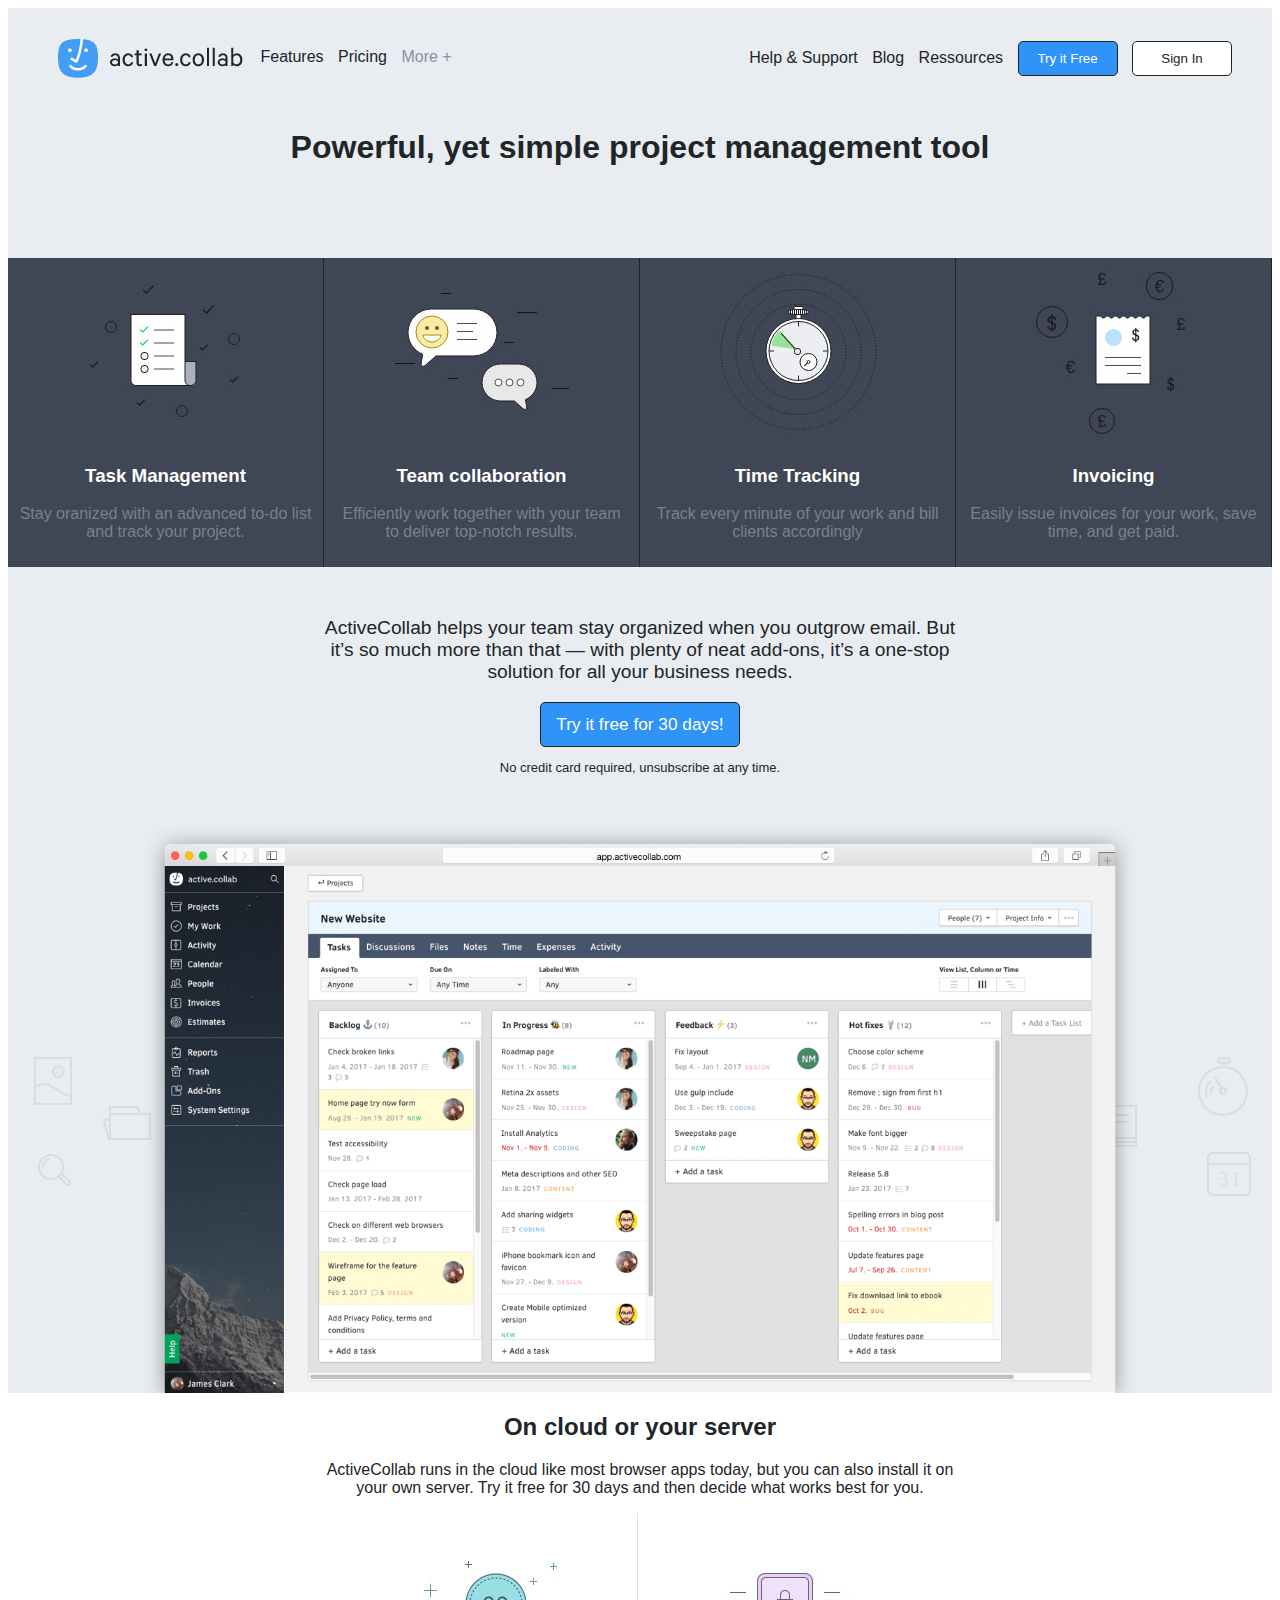
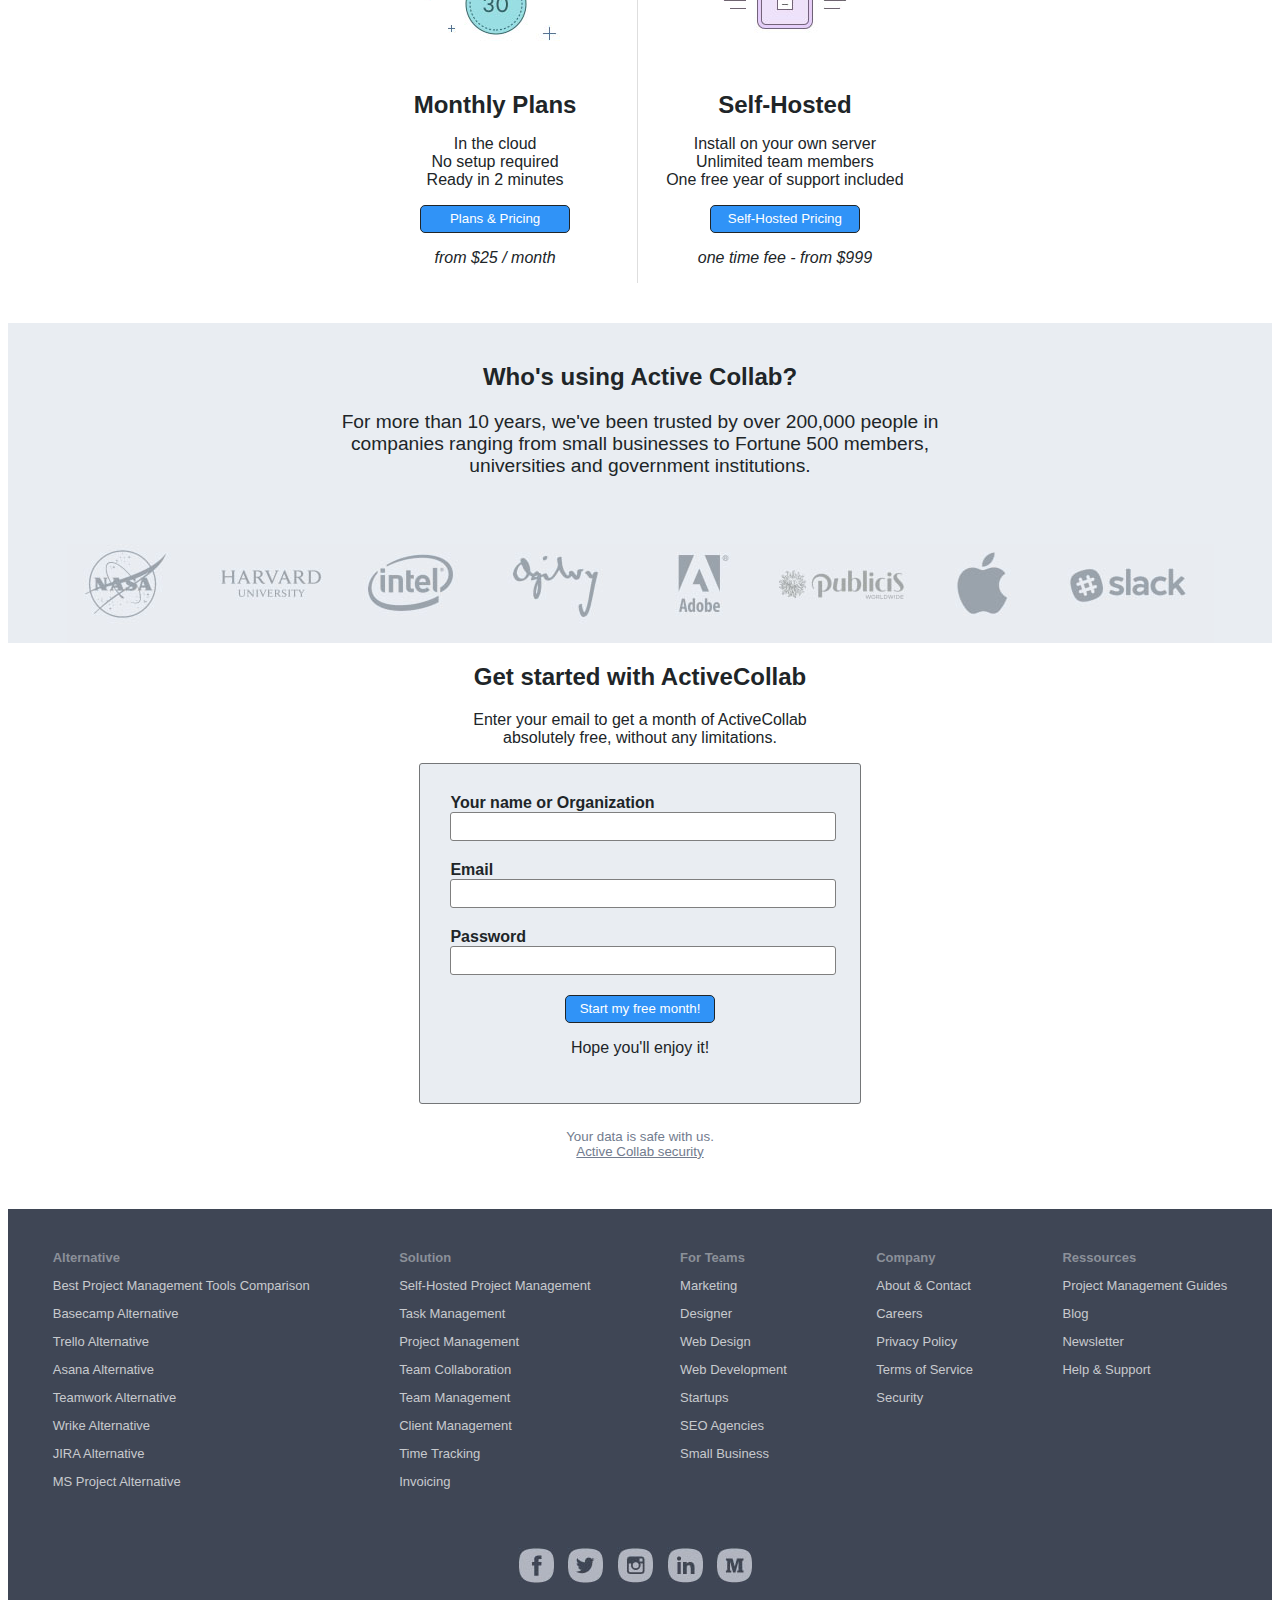
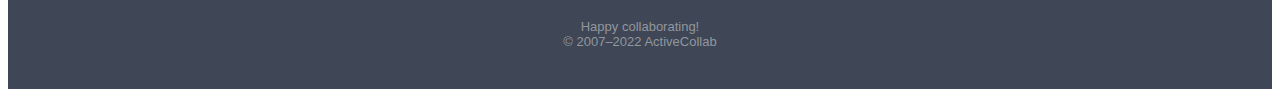
==== commit c6efb5e9: "W3C Validator - HTML & CSS - OK" ====
--- a/active-collab/index.html
+++ b/active-collab/index.html
@@ -1,25 +1,25 @@
 <!DOCTYPE html>
-<html lang="ENG">
+<html lang="en">
     <head>
         <meta charset="UTF-8">
         <link rel="stylesheet" href="style.css">
-        <title></title>
+        <title>ActiveCollab - Website</title>
     </head>
     <body>
         <header>
             <div class="menu">
                 <menu class="menu-gauche">
-                    <img src="img/logo.jpg" alt="logo">
-                    <p>Features</p>
-                    <p>Pricing</p>
-                    <p>More +</p>
+                        <li><img src="img/logo.jpg" alt="logo"></li>
+                        <li>Features</li>
+                        <li>Pricing</li>
+                        <li>More +</li>
                 </menu>
                 <menu class="menu-droite">
-                    <p>Help & Support</p>
-                    <p>Blog</p>
-                    <p>Ressources</p>
-                    <button>Try it Free</button>
-                    <button>Sign In</button>
+                        <li>Help & Support</li>
+                        <li>Blog</li>
+                        <li>Ressources</li>
+                        <li><button>Try it Free</button></li>
+                        <li><button class="sign">Sign In</button></li>
                 </menu>
             </div>
             <div class="header">
@@ -27,7 +27,7 @@
             </div>      
         </header>
         <main>
-            <section class="intro">
+            <div class="intro">
                 <article>
                     <img src="img/task-management.jpg" alt="Icon Task management">
                     <h3>Task Management</h3>
@@ -48,23 +48,23 @@
                     <h3>Invoicing</h3>
                     <p>Easily issue invoices for your work, save time, and get paid.</p>
                 </article>
-            </section>
-            <section class="try-it">
-                <article>
+            </div>
+            <div class="try-it">
+                <div>
                     <p>ActiveCollab helps your team stay organized when you outgrow email. But it’s so much more than that — with plenty of neat add-ons, it’s a one-stop solution for all your business needs.</p>
                     <button>Try it free for 30 days!</button>
                     <p>No credit card required, unsubscribe at any time.</p>
-                </article>
-                <article>
+                </div>
+                <div>
                     <img src="img/demo.png" alt="Service preview">
-                </article>
-            </section>
-            <section class="cloud">
-                <article>
+                </div>
+            </div>
+            <div class="cloud">
+                <div>
                     <h2>On cloud or your server</h2>
                     <p>ActiveCollab runs in the cloud like most browser apps today, but you can also install it on your own server. Try it free for 30 days and then decide what works best for you.</p>
-                </article>
-                <article>
+                </div>
+                <div>
                     <div>
                         <img src="img/monthly-plan.jpg" alt="monthly-plan">
                         <h2>Monthly Plans</h2>
@@ -79,15 +79,15 @@
                         <button>Self-Hosted Pricing</button>
                         <p>one time fee - from $999</p>
                     </div>    
-                </article>
-            </section>
-            <section class="who">
+                </div>
+            </div>
+            <div class="who">
                 <article>
                     <h2>Who's using Active Collab?</h2>
                     <p>For more than 10 years, we've been trusted by over 200,000 people in companies ranging from small businesses to Fortune 500 members, universities and government institutions.</p>
                    <!-- <img src="img/who.jpg" alt="partner">--> 
                 </article>
-            </section>
+            </div>
             <section class="start">
                 <div>
                     <h2>Get started with ActiveCollab</h2>
@@ -112,9 +112,9 @@
             </section>
         </main>
         <footer>
-            <section class="footer">
+            <div class="footer">
                 <article>
-                    <h1>Alternative</h1>
+                    <h2>Alternative</h2>
                     <p>Best Project Management Tools Comparison</p>
                     <p>Basecamp Alternative</p>
                     <p>Trello Alternative</p>
@@ -125,7 +125,7 @@
                     <p>MS Project Alternative</p>
                 </article>
                 <article>
-                    <h1>Solution</h1>
+                    <h2>Solution</h2>
                     <p>Self-Hosted Project Management</p>
                     <p>Task Management</p>
                     <p>Project Management</p>
@@ -136,7 +136,7 @@
                     <p>Invoicing</p>
                 </article>
                 <article>
-                    <h1>For Teams</h1>
+                    <h2>For Teams</h2>
                     <p>Marketing</p>
                     <p>Designer</p>
                     <p>Web Design</p>
@@ -146,7 +146,7 @@
                     <p>Small Business</p>
                 </article>
                 <article>
-                    <h1>Company</h1>
+                    <h2>Company</h2>
                     <p>About & Contact</p>
                     <p>Careers</p>
                     <p>Privacy Policy</p>
@@ -154,26 +154,26 @@
                     <p>Security</p>
                 </article>
                 <article>
-                    <h1>Ressources</h1>
+                    <h2>Ressources</h2>
                     <p>Project Management Guides</p>
                     <p>Blog</p>
                     <p>Newsletter</p>
                     <p>Help & Support</p>
                 </article>
-            </section>
-            <section class="social">
-                <article>
+            </div>
+            <div class="social">
+                <div>
                     <img src="img/fb.jpg" alt="Facebook">
                     <img src="img/twitter.jpg" alt="Twitter">
                     <img src="img/instagram.jpg" alt="Instagram">
                     <img src="img/linkedin.jpg" alt="LinkedIn">
                     <img src="img/monster.jpg" alt="Monster">
-                </article>
-                <article>
+                </div>
+                <div>
                     <p>Happy collaborating!
                  <br>© 2007–2022 ActiveCollab</p>
-                </article> 
-            </section>
+                    </div> 
+            </div>
         </footer>
     </body>
 </html>--- a/active-collab/style.css
+++ b/active-collab/style.css
@@ -19,8 +19,9 @@
     display: flex;
     align-items: center;
     height: 100px;
-}
-menu p {
+
+}
+menu li {
     margin:0;
     display: inline;
     padding-left: 10px;
@@ -31,19 +32,20 @@
     vertical-align: middle;
 }
 .menu-gauche{
-    display: 50%;
-
-}
-.menu-gauche p:last-child{
+    width: 50%;
+
+}
+.menu-gauche li:last-child{
     color:#8891a0;
 }
 
 /* Droite */
 
 .menu-droite {
-    display: 50%;
-    margin-left: auto;
-    margin-right: 10px;
+    width: 50%;
+    margin-right: 40px;
+    text-align: right;
+
 
 }
 
@@ -52,7 +54,7 @@
     width: 100px;
 
 }
-.menu-droite button:last-child{
+.sign{
     background-color: white;
     color: #202528;
 }
@@ -79,13 +81,16 @@
     align-items: center;
     
 }
+.intro article{
+    flex: 1;
+}
 .intro h3 {
     color: white;
 }
 .intro article{
     flex: 25%;
     padding: 10px;
-    border: 1px solid #202528;
+    border-right: 1px solid #202528;
 }
 
 /* TRY-IT */
@@ -97,7 +102,8 @@
 
     
 }
-.try-it article:first-child {
+.try-it div:nth-child(1) {
+    position: relative;
     width: 50%;
     font-size: larger;
     text-align: center;
@@ -116,7 +122,7 @@
 }
 
 /* DEMO */
-.try-it article:nth-child(2){
+.try-it div:nth-child(2){
     background: url("img/demo-fond.svg") repeat-x center;
 }
 
@@ -139,22 +145,22 @@
     margin-bottom: 40px;
 }
 
-.cloud article:nth-child(2) div{
+.cloud div:nth-child(2) div{
     width: 45%;
     margin: auto;
     display:inline-block;
 }
 
-.cloud article:nth-child(2) div h2{
+.cloud div:nth-child(2) div h2{
     margin: 0;
 }
 
-.cloud article:nth-child(2) div:first-child{
+.cloud div:nth-child(2) div:first-child{
     border-right: #dedede 1px solid;
 }
 
 
-.cloud article:nth-child(2) div p:last-child{
+.cloud div:nth-child(2) div p:last-child{
     font-style: oblique;
 }
 
@@ -241,14 +247,18 @@
 .footer{
     display: flex;
     align-content: center;
+    flex-wrap: wrap;
 }
 .footer article {
     flex:none;
     padding: 30px;
     font-size: small;
-}
-footer h1{
+    margin-left: auto;
+    margin-right: auto;
+}
+footer h2{
     color: #8b9099;
+    font-size: small;
 }
 
 /* Social */
